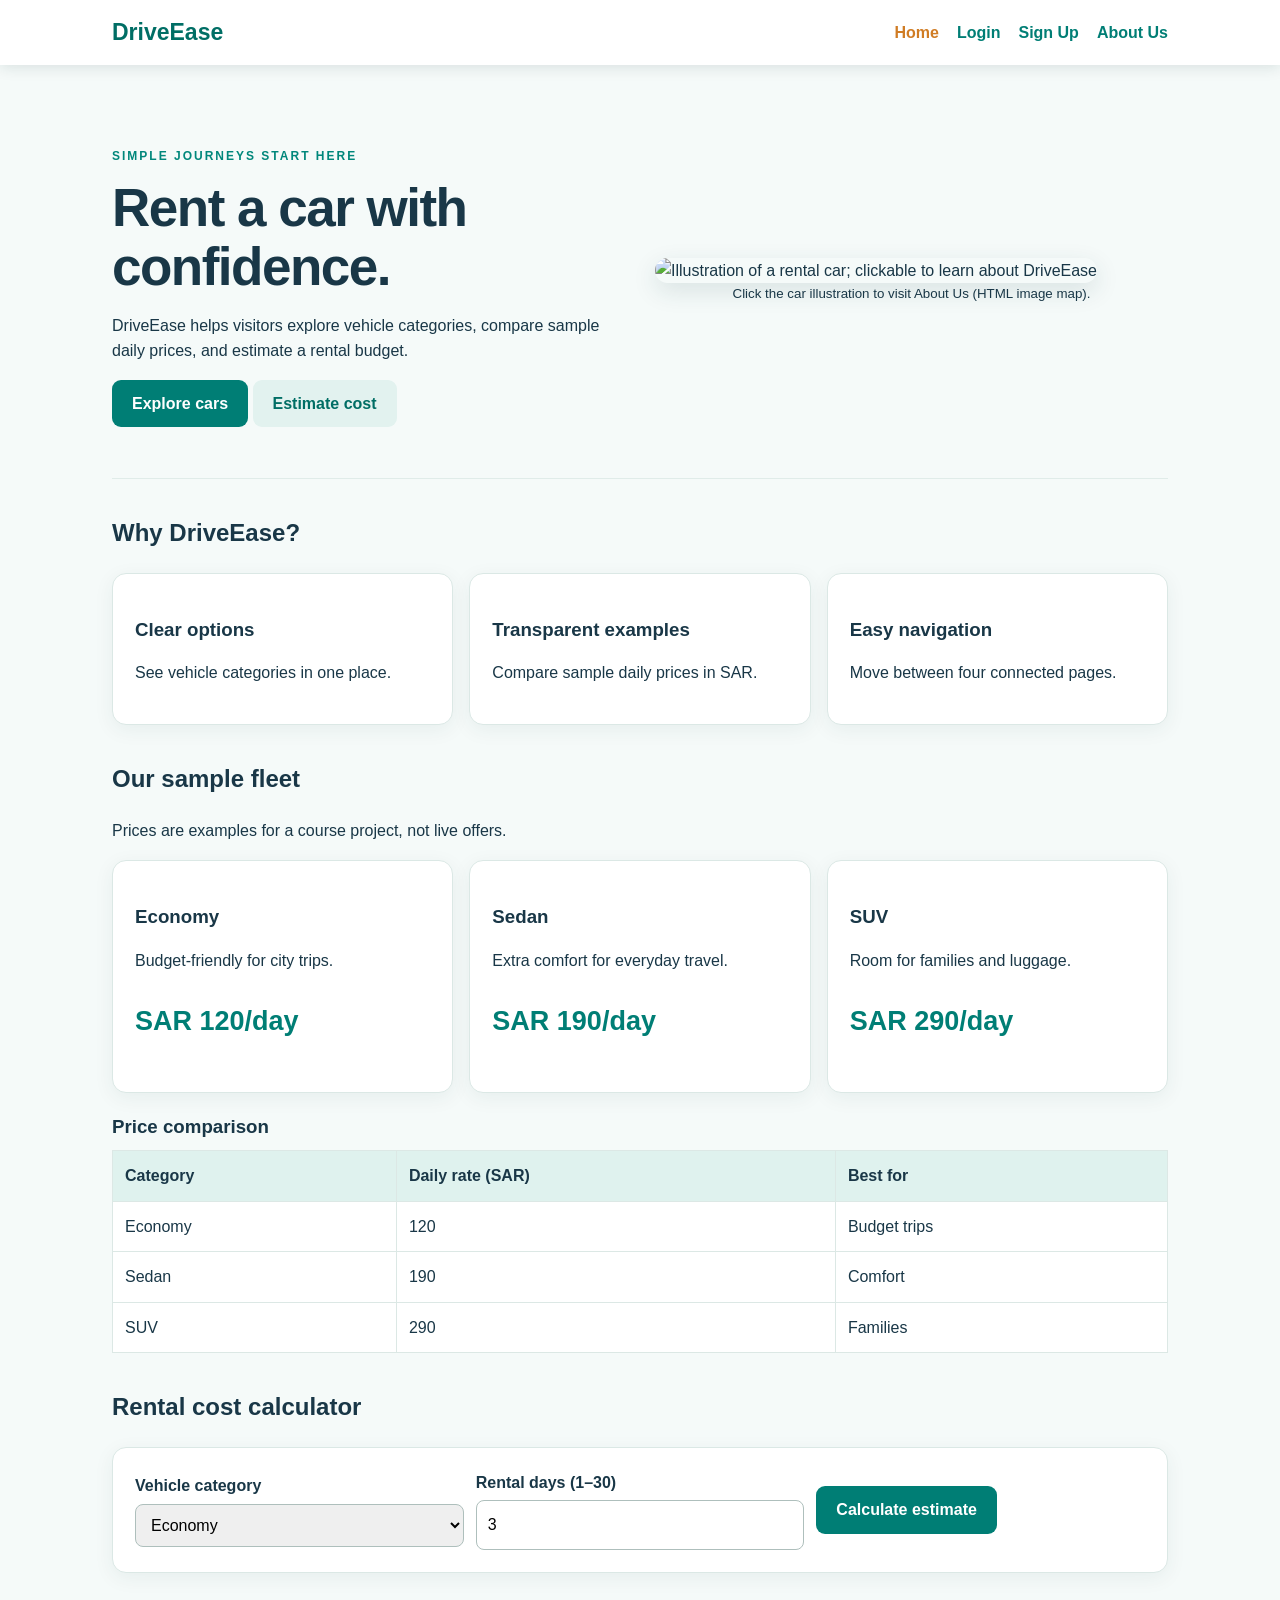
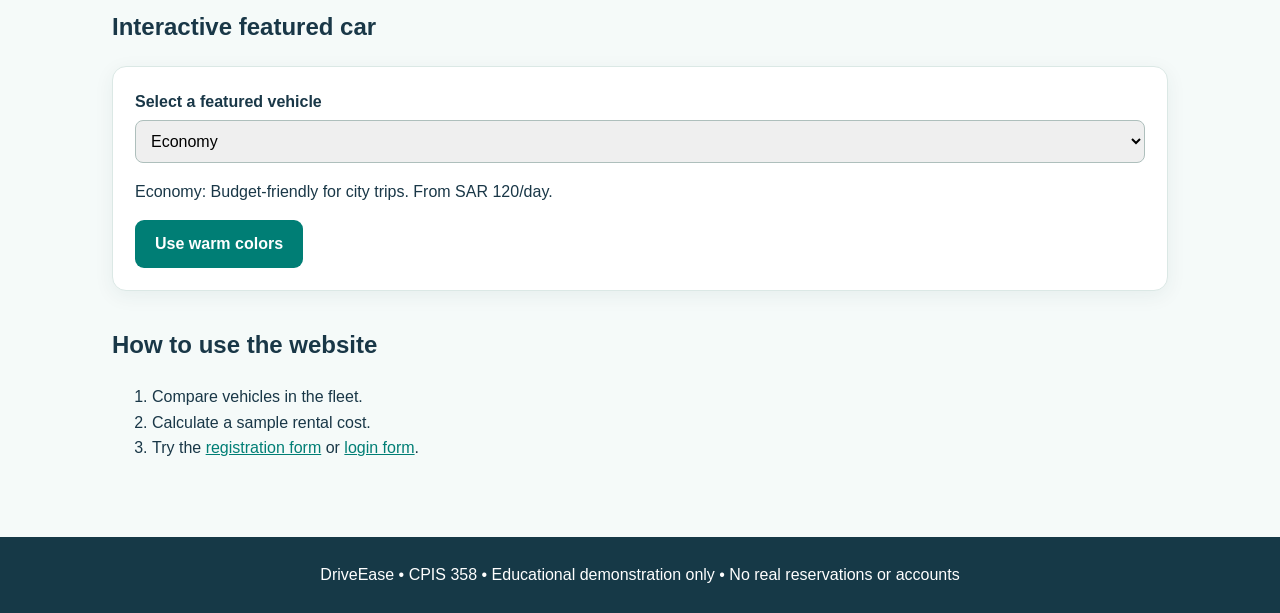
==== Assignment-2/index.html @ 9b7e63b9 "Add files via upload" ====
<!DOCTYPE html><html lang="en"><head><meta charset="UTF-8"><meta name="viewport" content="width=device-width,initial-scale=1"><meta name="description" content="DriveEase educational car rental comparison website"><title>DriveEase | Home</title><link rel="stylesheet" href="style.css"><style>.hero{border-bottom:1px solid #e0ece9}</style></head><body><header><nav><strong>DriveEase</strong><div class="links"><a href="index.html" aria-current="page">Home</a><a href="login.html" >Login</a><a href="signup.html" >Sign Up</a><a href="about.html" >About Us</a></div></nav></header><main><section class="hero"><div><p class="eyebrow">Simple journeys start here</p><h1 style="letter-spacing:-1.5px">Rent a car with confidence.</h1><p>DriveEase helps visitors explore vehicle categories, compare sample daily prices, and estimate a rental budget.</p><p><a class="btn" href="#fleet">Explore cars</a> <a class="btn secondary" href="#calculator">Estimate cost</a></p></div><div><div class="banner"><img src="images/car.svg" alt="Illustration of a rental car; clickable to learn about DriveEase" usemap="#aboutMap"><map name="aboutMap"><area shape="rect" coords="0,0,800,340" href="about.html" alt="Open About Us"></map><small>Click the car illustration to visit About Us (HTML image map).</small></div></div></section><section id="benefits"><h2>Why DriveEase?</h2><div class="cards"><article class="card"><h3>Clear options</h3><p>See vehicle categories in one place.</p></article><article class="card"><h3>Transparent examples</h3><p>Compare sample daily prices in SAR.</p></article><article class="card"><h3>Easy navigation</h3><p>Move between four connected pages.</p></article></div></section><section id="fleet"><h2>Our sample fleet</h2><p>Prices are examples for a course project, not live offers.</p><div id="fleetCards" class="cards" aria-live="polite"></div><h3>Price comparison</h3><table><thead><tr><th>Category</th><th>Daily rate (SAR)</th><th>Best for</th></tr></thead><tbody><tr><td>Economy</td><td>120</td><td>Budget trips</td></tr><tr><td>Sedan</td><td>190</td><td>Comfort</td></tr><tr><td>SUV</td><td>290</td><td>Families</td></tr></tbody></table></section><section id="calculator"><h2>Rental cost calculator</h2><div class="panel"><div class="toolbar"><div><label for="carType">Vehicle category</label><select id="carType"><option>Economy</option><option>Sedan</option><option>SUV</option></select></div><div><label for="days">Rental days (1–30)</label><input type="number" id="days" min="1" max="30" value="3"></div><div><label class="sr-only" for="calculateButton">Calculate estimate</label><button id="calculateButton" type="button">Calculate estimate</button></div></div><p id="estimateResult" class="message" role="status" aria-live="polite"></p></div></section><section><h2>Interactive featured car</h2><div class="panel" id="featuredPanel"><label for="featuredCar">Select a featured vehicle</label><select id="featuredCar"><option value="0">Economy</option><option value="1">Sedan</option><option value="2">SUV</option></select><p id="featuredDescription">Economy: Budget-friendly for city trips. From SAR 120/day.</p><button id="themeButton" type="button">Use warm colors</button></div></section><section><h2>How to use the website</h2><ol><li>Compare vehicles in the fleet.</li><li>Calculate a sample rental cost.</li><li>Try the <a href="signup.html">registration form</a> or <a href="login.html">login form</a>.</li></ol></section></main><footer>DriveEase • CPIS 358 • Educational demonstration only • No real reservations or accounts</footer><script src="app.js" defer></script></body></html>
---- Assignment-2/style.css ----
*{box-sizing:border-box}html{scroll-behavior:smooth}body{margin:0;background:#f5faf9;color:#193747;font:16px/1.6 Arial,sans-serif}a{color:#007e75}header{position:sticky;top:0;z-index:20;background:white;box-shadow:0 2px 14px #102c3220}nav{max-width:1100px;margin:auto;display:flex;align-items:center;justify-content:space-between;padding:14px 22px;gap:18px;flex-wrap:wrap}nav strong{font-size:23px;color:#006e65}nav .links{display:flex;gap:18px;flex-wrap:wrap}nav a{text-decoration:none;font-weight:600}nav a:hover,nav a[aria-current=page]{color:#d07c24}main{max-width:1100px;margin:0 auto;padding:35px 22px 60px}.hero{display:grid;grid-template-columns:1fr 1fr;align-items:center;gap:30px;padding:35px 0}.hero img,.banner img{width:100%;border-radius:20px;box-shadow:0 8px 25px #163e4520}.eyebrow{text-transform:uppercase;letter-spacing:2px;color:#00877b;font-size:12px;font-weight:700}h1{font-size:clamp(32px,5vw,53px);line-height:1.12;margin:12px 0}h2{margin-top:35px}h3{margin-bottom:8px}.btn,button{display:inline-block;background:#007e75;color:white;padding:11px 20px;border:0;border-radius:9px;cursor:pointer;font:inherit;font-weight:700;text-decoration:none}.btn:hover,button:hover{background:#005e57}.btn.secondary{background:#e2f2ef;color:#006e65}.cards{display:grid;grid-template-columns:repeat(3,1fr);gap:16px}.card,.panel{background:white;border:1px solid #dbe8e5;border-radius:14px;padding:22px;box-shadow:0 5px 20px #163e4510}.banner{max-width:620px;margin:12px auto 28px}.banner small{display:block;text-align:center}table{width:100%;border-collapse:collapse;background:white}th,td{border:1px solid #dce8e5;padding:12px;text-align:left}th{background:#dff2ee}.form-wrap{max-width:540px;margin:0 auto}.field{margin:14px 0}label{display:block;font-weight:600;margin-bottom:5px}input,select{width:100%;padding:11px;border:1px solid #aebfbc;border-radius:8px;font:inherit}input:focus,select:focus{outline:2px solid #49b3a8}.error{color:#b52d37;font-size:14px;min-height:18px}.message{padding:12px;border-radius:8px;margin-top:14px;display:none}.message.show{display:block;background:#e0f5e8;color:#155d38}.message.bad{background:#ffe8e8;color:#92222c}.toolbar{display:flex;gap:12px;flex-wrap:wrap;align-items:center}.toolbar>*{flex:1;min-width:160px}.price{font-size:27px;font-weight:800;color:#007e75}.tag{font-size:13px;color:#597077}.highlight{border:2px solid #d69c37!important;background:#fff7e8!important}footer{text-align:center;background:#163947;color:white;padding:25px}.sr-only{position:absolute;width:1px;height:1px;overflow:hidden;clip:rect(0,0,0,0)}@media(max-width:700px){.hero{grid-template-columns:1fr}.cards{grid-template-columns:1fr}nav{justify-content:center}}
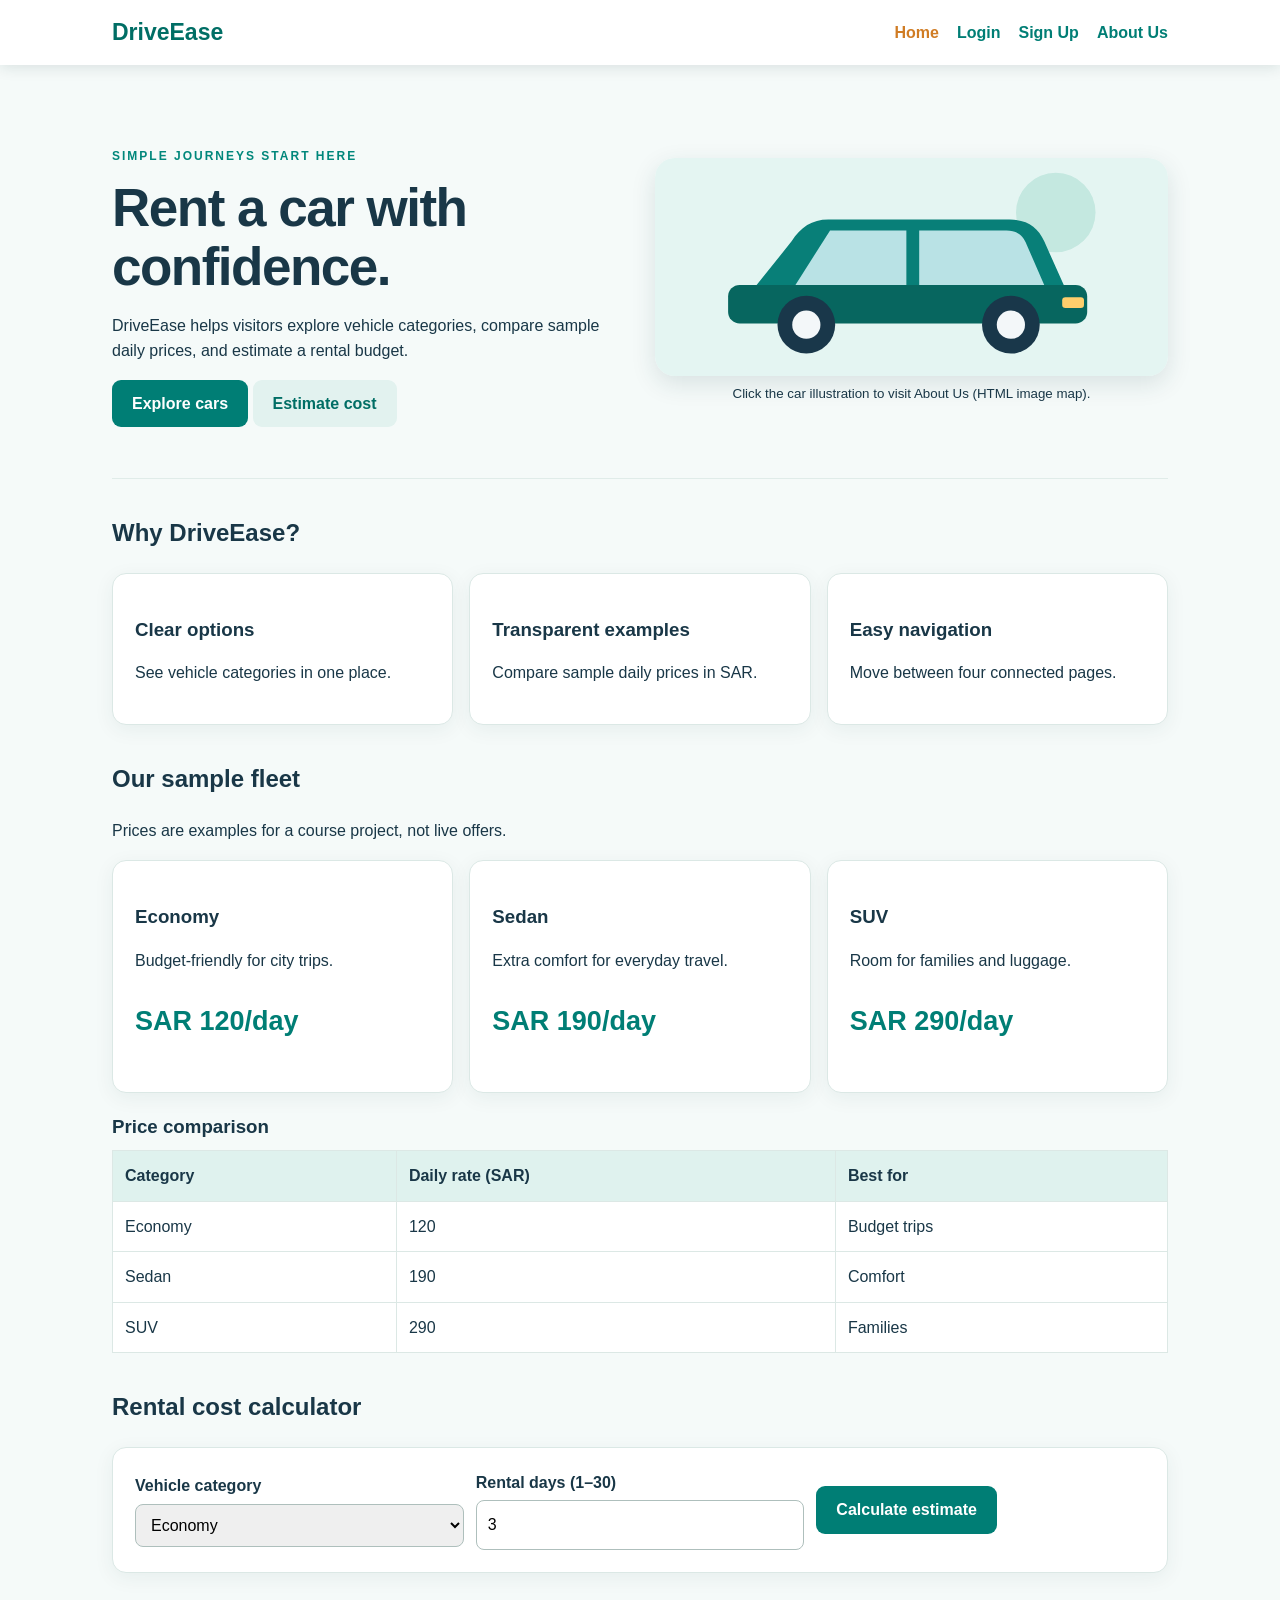
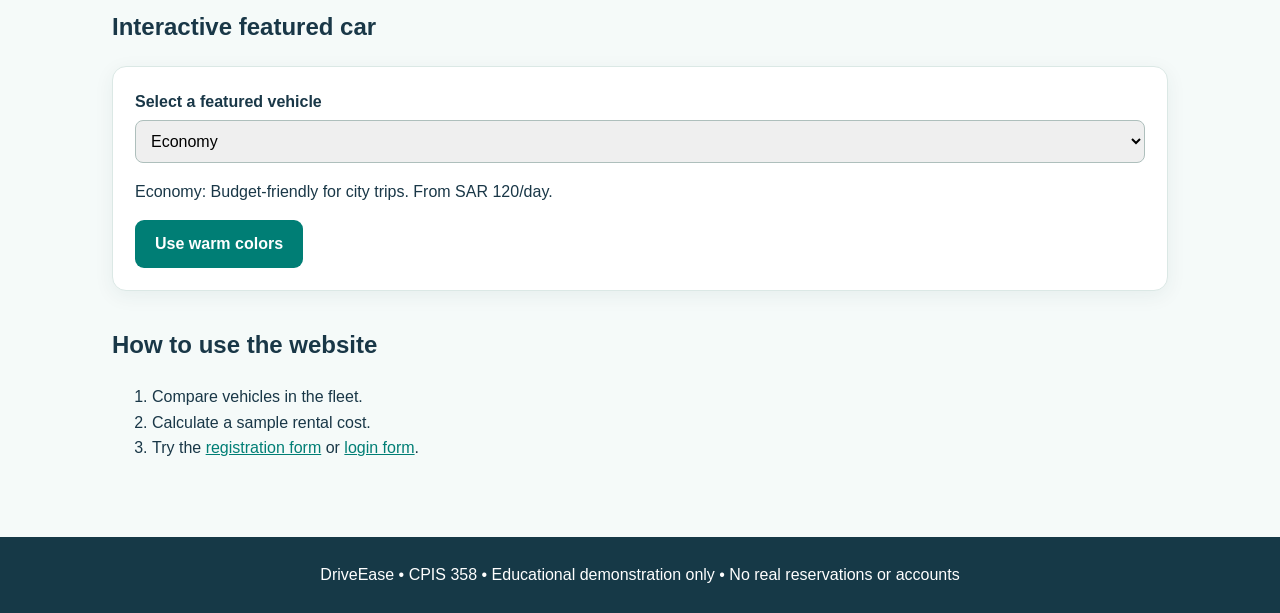
==== commit 24d7c176: "Update index.html" ====
--- a/Assignment-2/index.html
+++ b/Assignment-2/index.html
@@ -1 +1,220 @@
-<!DOCTYPE html><html lang="en"><head><meta charset="UTF-8"><meta name="viewport" content="width=device-width,initial-scale=1"><meta name="description" content="DriveEase educational car rental comparison website"><title>DriveEase | Home</title><link rel="stylesheet" href="style.css"><style>.hero{border-bottom:1px solid #e0ece9}</style></head><body><header><nav><strong>DriveEase</strong><div class="links"><a href="index.html" aria-current="page">Home</a><a href="login.html" >Login</a><a href="signup.html" >Sign Up</a><a href="about.html" >About Us</a></div></nav></header><main><section class="hero"><div><p class="eyebrow">Simple journeys start here</p><h1 style="letter-spacing:-1.5px">Rent a car with confidence.</h1><p>DriveEase helps visitors explore vehicle categories, compare sample daily prices, and estimate a rental budget.</p><p><a class="btn" href="#fleet">Explore cars</a> <a class="btn secondary" href="#calculator">Estimate cost</a></p></div><div><div class="banner"><img src="images/car.svg" alt="Illustration of a rental car; clickable to learn about DriveEase" usemap="#aboutMap"><map name="aboutMap"><area shape="rect" coords="0,0,800,340" href="about.html" alt="Open About Us"></map><small>Click the car illustration to visit About Us (HTML image map).</small></div></div></section><section id="benefits"><h2>Why DriveEase?</h2><div class="cards"><article class="card"><h3>Clear options</h3><p>See vehicle categories in one place.</p></article><article class="card"><h3>Transparent examples</h3><p>Compare sample daily prices in SAR.</p></article><article class="card"><h3>Easy navigation</h3><p>Move between four connected pages.</p></article></div></section><section id="fleet"><h2>Our sample fleet</h2><p>Prices are examples for a course project, not live offers.</p><div id="fleetCards" class="cards" aria-live="polite"></div><h3>Price comparison</h3><table><thead><tr><th>Category</th><th>Daily rate (SAR)</th><th>Best for</th></tr></thead><tbody><tr><td>Economy</td><td>120</td><td>Budget trips</td></tr><tr><td>Sedan</td><td>190</td><td>Comfort</td></tr><tr><td>SUV</td><td>290</td><td>Families</td></tr></tbody></table></section><section id="calculator"><h2>Rental cost calculator</h2><div class="panel"><div class="toolbar"><div><label for="carType">Vehicle category</label><select id="carType"><option>Economy</option><option>Sedan</option><option>SUV</option></select></div><div><label for="days">Rental days (1–30)</label><input type="number" id="days" min="1" max="30" value="3"></div><div><label class="sr-only" for="calculateButton">Calculate estimate</label><button id="calculateButton" type="button">Calculate estimate</button></div></div><p id="estimateResult" class="message" role="status" aria-live="polite"></p></div></section><section><h2>Interactive featured car</h2><div class="panel" id="featuredPanel"><label for="featuredCar">Select a featured vehicle</label><select id="featuredCar"><option value="0">Economy</option><option value="1">Sedan</option><option value="2">SUV</option></select><p id="featuredDescription">Economy: Budget-friendly for city trips. From SAR 120/day.</p><button id="themeButton" type="button">Use warm colors</button></div></section><section><h2>How to use the website</h2><ol><li>Compare vehicles in the fleet.</li><li>Calculate a sample rental cost.</li><li>Try the <a href="signup.html">registration form</a> or <a href="login.html">login form</a>.</li></ol></section></main><footer>DriveEase • CPIS 358 • Educational demonstration only • No real reservations or accounts</footer><script src="app.js" defer></script></body></html>+
+<!DOCTYPE html>
+<html lang="en">
+<head>
+    <meta charset="UTF-8">
+    <meta name="viewport" content="width=device-width,initial-scale=1">
+    <meta name="description" content="DriveEase educational car rental comparison website">
+    <title>DriveEase | Home</title>
+    <link rel="stylesheet" href="style.css">
+
+    <style>
+        .hero {
+            border-bottom: 1px solid #e0ece9;
+        }
+    </style>
+</head>
+
+<body>
+
+<header>
+    <nav>
+        <strong>DriveEase</strong>
+        <div class="links">
+            <a href="index.html" aria-current="page">Home</a>
+            <a href="login.html">Login</a>
+            <a href="signup.html">Sign Up</a>
+            <a href="about.html">About Us</a>
+        </div>
+    </nav>
+</header>
+
+<main>
+
+    <section class="hero">
+        <div>
+            <p class="eyebrow">Simple journeys start here</p>
+            <h1 style="letter-spacing:-1.5px">
+                Rent a car with confidence.
+            </h1>
+
+            <p>
+                DriveEase helps visitors explore vehicle categories,
+                compare sample daily prices, and estimate a rental budget.
+            </p>
+
+            <p>
+                <a class="btn" href="#fleet">Explore cars</a>
+                <a class="btn secondary" href="#calculator">Estimate cost</a>
+            </p>
+        </div>
+
+        <div>
+            <div class="banner">
+                <img src="car.svg"
+                     alt="Illustration of a rental car; clickable to learn about DriveEase"
+                     usemap="#aboutMap">
+
+                <map name="aboutMap">
+                    <area shape="rect"
+                          coords="0,0,800,340"
+                          href="about.html"
+                          alt="Open About Us">
+                </map>
+
+                <small>
+                    Click the car illustration to visit About Us (HTML image map).
+                </small>
+            </div>
+        </div>
+    </section>
+
+    <section id="benefits">
+        <h2>Why DriveEase?</h2>
+
+        <div class="cards">
+            <article class="card">
+                <h3>Clear options</h3>
+                <p>See vehicle categories in one place.</p>
+            </article>
+
+            <article class="card">
+                <h3>Transparent examples</h3>
+                <p>Compare sample daily prices in SAR.</p>
+            </article>
+
+            <article class="card">
+                <h3>Easy navigation</h3>
+                <p>Move between four connected pages.</p>
+            </article>
+        </div>
+    </section>
+
+    <section id="fleet">
+        <h2>Our sample fleet</h2>
+
+        <p>Prices are examples for a course project, not live offers.</p>
+
+        <div id="fleetCards" class="cards" aria-live="polite"></div>
+
+        <h3>Price comparison</h3>
+
+        <table>
+            <thead>
+                <tr>
+                    <th>Category</th>
+                    <th>Daily rate (SAR)</th>
+                    <th>Best for</th>
+                </tr>
+            </thead>
+
+            <tbody>
+                <tr>
+                    <td>Economy</td>
+                    <td>120</td>
+                    <td>Budget trips</td>
+                </tr>
+
+                <tr>
+                    <td>Sedan</td>
+                    <td>190</td>
+                    <td>Comfort</td>
+                </tr>
+
+                <tr>
+                    <td>SUV</td>
+                    <td>290</td>
+                    <td>Families</td>
+                </tr>
+            </tbody>
+        </table>
+    </section>
+
+    <section id="calculator">
+        <h2>Rental cost calculator</h2>
+
+        <div class="panel">
+            <div class="toolbar">
+
+                <div>
+                    <label for="carType">Vehicle category</label>
+
+                    <select id="carType">
+                        <option>Economy</option>
+                        <option>Sedan</option>
+                        <option>SUV</option>
+                    </select>
+                </div>
+
+                <div>
+                    <label for="days">Rental days (1–30)</label>
+                    <input type="number" id="days" min="1" max="30" value="3">
+                </div>
+
+                <div>
+                    <label class="sr-only" for="calculateButton">
+                        Calculate estimate
+                    </label>
+
+                    <button id="calculateButton" type="button">
+                        Calculate estimate
+                    </button>
+                </div>
+
+            </div>
+
+            <p id="estimateResult"
+               class="message"
+               role="status"
+               aria-live="polite">
+            </p>
+        </div>
+    </section>
+
+    <section>
+        <h2>Interactive featured car</h2>
+
+        <div class="panel" id="featuredPanel">
+
+            <label for="featuredCar">Select a featured vehicle</label>
+
+            <select id="featuredCar">
+                <option value="0">Economy</option>
+                <option value="1">Sedan</option>
+                <option value="2">SUV</option>
+            </select>
+
+            <p id="featuredDescription">
+                Economy: Budget-friendly for city trips. From SAR 120/day.
+            </p>
+
+            <button id="themeButton" type="button">
+                Use warm colors
+            </button>
+
+        </div>
+    </section>
+
+    <section>
+        <h2>How to use the website</h2>
+
+        <ol>
+            <li>Compare vehicles in the fleet.</li>
+            <li>Calculate a sample rental cost.</li>
+            <li>
+                Try the <a href="signup.html">registration form</a>
+                or <a href="login.html">login form</a>.
+            </li>
+        </ol>
+    </section>
+
+</main>
+
+<footer>
+    DriveEase • CPIS 358 • Educational demonstration only • No real reservations or accounts
+</footer>
+
+<script src="app.js" defer></script>
+
+</body>
+</html>
